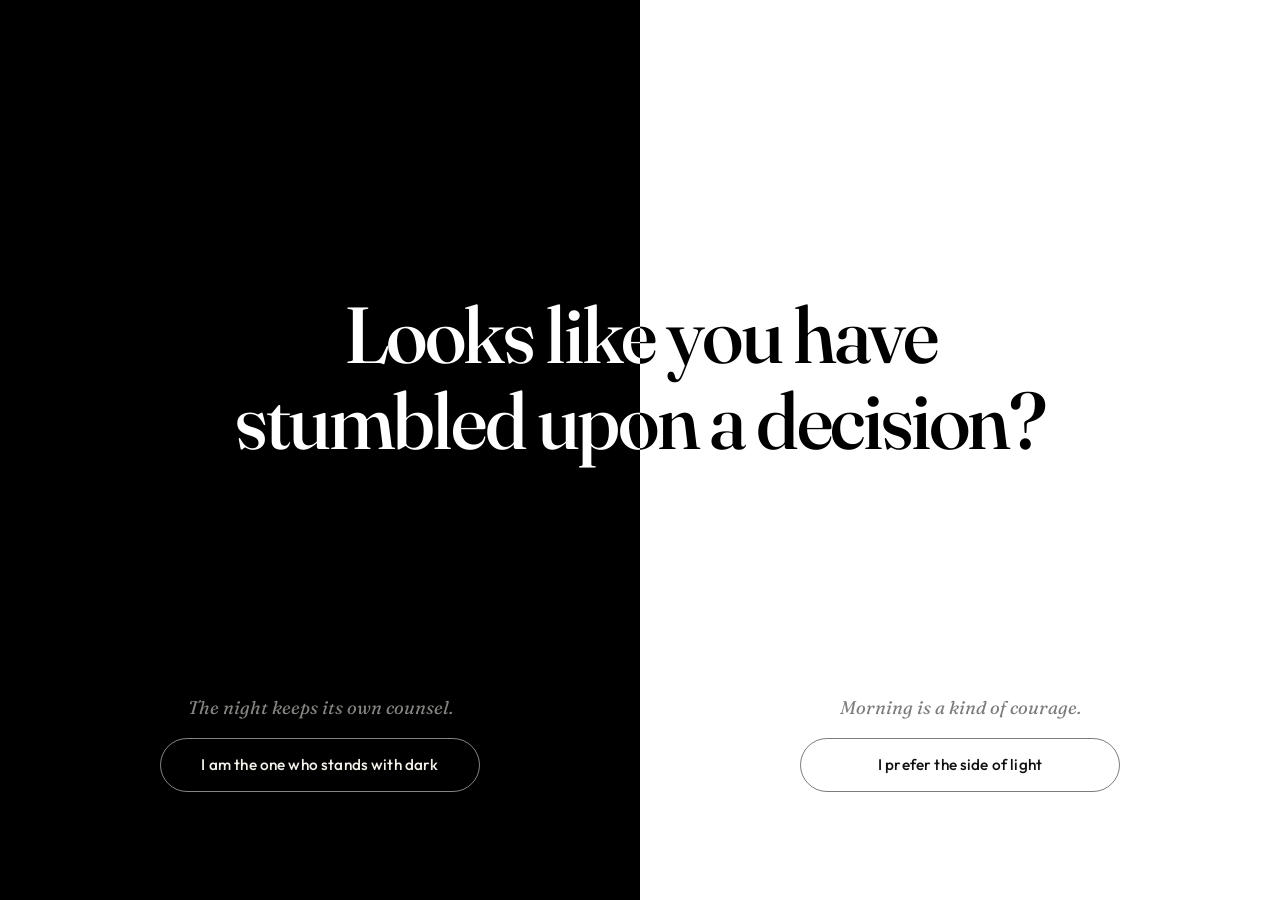
==== index.html @ ae983298 "Add initial website structure with favicon, HTML, CSS, and JavaScript files - Created favicon.svg fo" ====
<!DOCTYPE html>
<html lang="en">
  <head>
    <meta charset="UTF-8" />
    <meta name="viewport" content="width=device-width, initial-scale=1.0" />
    <meta
      name="description"
      content="Suman Basu - software test engineer in Kolkata. Automation, a little theatre, and the habit of asking better questions."
    />
    <meta name="theme-color" content="#000000" />
    <title>Suman Basu</title>
    <link rel="preconnect" href="https://fonts.googleapis.com" />
    <link rel="preconnect" href="https://fonts.gstatic.com" crossorigin />
    <link
      href="https://fonts.googleapis.com/css2?family=Fraunces:ital,opsz,wght@0,9..144,400;0,9..144,500;0,9..144,600;1,9..144,400&family=Outfit:wght@300;400;500;600&display=swap"
      rel="stylesheet"
    />
    <link rel="icon" href="favicon.svg" type="image/svg+xml" />
    <link rel="stylesheet" href="styles.css" />
    <noscript>
      <style>
        body.gate-open {
          overflow: auto;
          height: auto;
        }
        .gate {
          display: none !important;
        }
        .site[hidden] {
          display: block !important;
        }
        :root {
          --bg: #f4f1ea;
          --bg-elevated: #fffdf8;
          --text: #14110e;
          --muted: #5c574f;
          --line: #ddd6c8;
          --accent: #9a3b24;
          --shadow: rgba(20, 17, 14, 0.08);
        }
      </style>
    </noscript>
  </head>
  <body class="gate-open">
    <div id="gate" class="gate" role="dialog" aria-modal="true" aria-labelledby="gate-question">
      <div class="gate__panel gate__panel--dark"></div>
      <div class="gate__panel gate__panel--light"></div>

      <div class="gate__controls gate__controls--dark">
        <p class="gate__aside">The night keeps its own counsel.</p>
        <button class="gate__choice" type="button" data-theme="dark">
          I am the one who stands with dark
        </button>
      </div>
      <div class="gate__controls gate__controls--light">
        <p class="gate__aside">Morning is a kind of courage.</p>
        <button class="gate__choice" type="button" data-theme="light">
          I prefer the side of light
        </button>
      </div>

      <h1 id="gate-question" class="gate__question">
        Looks like you have stumbled upon a decision?
      </h1>
    </div>

    <div id="site" class="site" hidden>
      <a class="skip-link" href="#intro">Skip to content</a>

      <header class="nav">
        <a class="nav__mark" href="#intro" aria-label="Suman Basu, home">SB</a>
        <nav class="nav__links" aria-label="Primary">
          <a href="#about">About</a>
          <a href="#craft">Craft</a>
          <a href="#timeline">Timeline</a>
          <a href="#contact">Contact</a>
        </nav>
        <div class="nav__actions">
          <button class="theme-toggle" type="button" aria-label="Switch theme">
            <span class="theme-toggle__on-light">Go dark</span>
            <span class="theme-toggle__on-dark">Go light</span>
          </button>
          <button class="redecide" type="button">Choose again</button>
        </div>
      </header>

      <main>
        <section id="intro" class="intro">
          <p class="intro__eyebrow">Software Test Engineer · still a person</p>
          <h1 class="intro__name">Suman Basu</h1>
          <p class="intro__lede">
            I ask software the questions it hoped nobody would. Five years of test
            automation - healthcare, insurance, the quiet work of making sure the
            important stuff actually works. You already made a choice to get here.
            That is a good start.
          </p>
        </section>

        <section id="about" class="section">
          <div class="section__index" aria-hidden="true">01</div>
          <div class="section__body">
            <h2>The person in the room</h2>
            <p>
              Charm, to me, is not a costume. It is paying attention - to a sentence,
              a screen, a case that only fails on Thursdays. I work from Kolkata, on
              systems people actually depend on. I like jokes that arrive a half-beat
              late, and failures that arrive for a reason.
            </p>
            <p>
              One side of me wants to take a product apart until the mechanism is
              obvious. The other wants to leave a little mystery in the room. If you
              picked light or dark at the door, you already met that split.
            </p>
          </div>
        </section>

        <section id="craft" class="section">
          <div class="section__index" aria-hidden="true">02</div>
          <div class="section__body">
            <h2>What I bring</h2>
            <p class="section__lead">
              Habits that travel. They work on software. They also work on rooms full of people.
            </p>
            <ul class="talents">
              <li>
                <h3>Social engineering</h3>
                <p>
                  The legal kind. Reading a room, finding the real objection, getting a sceptical
                  person to move without making a scene. People are a system. I pay attention
                  to that one too - which is most of management, whether or not anyone
                  prints the title yet.
                </p>
              </li>
              <li>
                <h3>Taste</h3>
                <p>
                  Type, colour, silence. I care how a thing feels before it explains itself -
                  a product, a deck, a sentence. I will argue for one good typeface over five
                  mediocre ones, and for a release that does not look like it was in a hurry.
                </p>
              </li>
              <li>
                <h3>Quality, as a people problem</h3>
                <p>
                  Tests matter. Mentoring matters more. I would rather teach a team to catch
                  the crack than be the only person who can. The work is half automation,
                  half getting a date to become honest.
                </p>
              </li>
              <li>
                <h3>A voice</h3>
                <p>
                  Words with a temperature. I would rather a site - or a report, or a standup -
                  sound like someone than like a template that escaped a conference booth.
                </p>
              </li>
            </ul>
          </div>
        </section>

        <section id="timeline" class="section">
          <div class="section__index" aria-hidden="true">03</div>
          <div class="section__body">
            <h2>Timeline</h2>
            <p class="section__lead">
              A few rooms I have already been in. In order, more or less.
            </p>
            <ol class="timeline">
              <li>
                <span class="timeline__year">2017</span>
                <span class="timeline__marker" aria-hidden="true"></span>
                <h3>JPBS, Kolkata</h3>
                <p>The first diploma. Boards, then a little air. The syllabus stopped being the whole world.</p>
              </li>
              <li>
                <span class="timeline__year">2017–21</span>
                <span class="timeline__marker" aria-hidden="true"></span>
                <h3>IEM, Kolkata</h3>
                <p>B.Tech in Electronics and Communication. I studied signals. I ended up testing systems.</p>
              </li>
              <li>
                <span class="timeline__year">2021</span>
                <span class="timeline__marker" aria-hidden="true"></span>
                <h3>Cognizant</h3>
                <p>Insurance platforms. Selenium, long regressions, data that had to be true.</p>
              </li>
              <li>
                <span class="timeline__year">Now</span>
                <span class="timeline__marker" aria-hidden="true"></span>
                <h3>Cozeva</h3>
                <p>Healthcare. Automation, mentoring, and keeping quality in the release, not after it.</p>
              </li>
            </ol>
          </div>
        </section>

        <section id="contact" class="section section--last">
          <div class="section__index" aria-hidden="true">04</div>
          <div class="section__body">
            <h2>If you would like to talk</h2>
            <p>
              A role, a bug, a half-formed idea - I answer to all three. Email is the
              civilised door. LinkedIn if you prefer the slightly less civilised one.
            </p>
            <div class="contact-links">
              <a class="contact-link" href="mailto:sumanbasu162@gmail.com">sumanbasu162@gmail.com</a>
              <a class="contact-link" href="https://linkedin.com/in/sumanbasu162">linkedin.com/in/sumanbasu162</a>
              <a class="contact-link" href="https://github.com/SumanBasu">github.com/SumanBasu</a>
            </div>
          </div>
        </section>
      </main>

      <footer class="footer">
        <p>Suman Basu · Kolkata · Still choosing, on purpose</p>
      </footer>
    </div>

    <script src="script.js"></script>
  </body>
</html>
---- styles.css ----
*,
*::before,
*::after {
  box-sizing: border-box;
}

html {
  scroll-behavior: smooth;
}

html,
body {
  margin: 0;
  min-height: 100%;
}

body {
  font-family: Outfit, system-ui, sans-serif;
  font-weight: 400;
  line-height: 1.6;
  background: #000;
  color: #fff;
  -webkit-font-smoothing: antialiased;
  text-rendering: optimizeLegibility;
}

body.gate-open {
  overflow: hidden;
  height: 100%;
}

body:not(.gate-open) {
  background: var(--bg);
  color: var(--text);
}

img,
svg {
  display: block;
  max-width: 100%;
}

button,
a {
  font: inherit;
}

:root[data-theme="light"] {
  --bg: #f4f1ea;
  --bg-elevated: #fffdf8;
  --text: #14110e;
  --muted: #5c574f;
  --line: #ddd6c8;
  --accent: #9a3b24;
  --shadow: rgba(20, 17, 14, 0.08);
  color-scheme: light;
}

:root[data-theme="dark"] {
  --bg: #0b0b0b;
  --bg-elevated: #141414;
  --text: #f3eee6;
  --muted: #a39c91;
  --line: #2a2a2a;
  --accent: #d4a574;
  --shadow: rgba(0, 0, 0, 0.4);
  color-scheme: dark;
}

.gate {
  position: fixed;
  inset: 0;
  z-index: 40;
  display: grid;
  grid-template-columns: 1fr 1fr;
  isolation: isolate;
  overflow: hidden;
  transition:
    grid-template-columns 0.9s cubic-bezier(0.76, 0, 0.24, 1),
    grid-template-rows 0.9s cubic-bezier(0.76, 0, 0.24, 1);
}

.gate.is-choosing-dark {
  grid-template-columns: 1fr 0fr;
}

.gate.is-choosing-light {
  grid-template-columns: 0fr 1fr;
}

.gate.is-gone {
  opacity: 0;
  pointer-events: none;
  transition: opacity 0.5s ease;
}

.gate:has(.gate__panel--dark:hover):not(.is-locked),
.gate:has(.gate__controls--dark:hover):not(.is-locked) {
  grid-template-columns: 1.22fr 0.78fr;
}

.gate:has(.gate__panel--light:hover):not(.is-locked),
.gate:has(.gate__controls--light:hover):not(.is-locked) {
  grid-template-columns: 0.78fr 1.22fr;
}

.gate__panel {
  min-width: 0;
  min-height: 0;
  overflow: hidden;
}

.gate__panel--dark {
  background: #000;
}

.gate__panel--light {
  background: #fff;
}

.gate__controls {
  position: absolute;
  z-index: 3;
  display: flex;
  flex-direction: column;
  align-items: center;
  width: 50%;
  padding: 0 1.25rem;
  box-sizing: border-box;
  pointer-events: none;
}

.gate__controls--dark {
  left: 0;
  bottom: 12vh;
  color: #f4f1ea;
}

.gate__controls--light {
  right: 0;
  bottom: 12vh;
  color: #111;
}

.gate__aside {
  box-sizing: border-box;
  width: min(100%, 18rem);
  margin: 0 0 1.1rem;
  padding: 0 0.35rem;
  font-family: Fraunces, Georgia, serif;
  font-size: clamp(0.78rem, 1.5vw, 1.15rem);
  font-style: italic;
  font-weight: 400;
  line-height: 1.35;
  text-align: center;
  text-wrap: balance;
  overflow-wrap: break-word;
  opacity: 0.55;
  transition: opacity 0.4s ease, transform 0.9s cubic-bezier(0.76, 0, 0.24, 1);
}

.gate.is-locked .gate__aside {
  opacity: 0;
  transform: translateY(12px);
}

.gate__choice {
  appearance: none;
  pointer-events: auto;
  cursor: pointer;
  width: min(100%, 20rem);
  padding: 1rem 1.25rem;
  border-radius: 999px;
  background: transparent;
  font-size: clamp(0.86rem, 1.2vw, 1.05rem);
  font-weight: 500;
  letter-spacing: 0.01em;
  line-height: 1.3;
  transition:
    background 0.25s ease,
    color 0.25s ease,
    transform 0.25s ease,
    opacity 0.6s ease;
}

.gate__controls--dark .gate__choice {
  border: 1px solid rgba(244, 241, 234, 0.55);
  color: #f4f1ea;
}

.gate__controls--light .gate__choice {
  border: 1px solid rgba(17, 17, 17, 0.55);
  color: #111;
}

.gate__controls--dark .gate__choice:hover,
.gate__controls--dark .gate__choice:focus-visible {
  background: #f4f1ea;
  color: #000;
}

.gate__controls--light .gate__choice:hover,
.gate__controls--light .gate__choice:focus-visible {
  background: #111;
  color: #fff;
}

.gate__choice:focus-visible {
  outline: 2px solid currentColor;
  outline-offset: 4px;
}

.gate__choice:active {
  transform: scale(0.98);
}

.gate.is-locked .gate__choice {
  opacity: 0;
  pointer-events: none;
}

.gate__question {
  position: absolute;
  top: 42%;
  left: 50%;
  z-index: 2;
  width: min(92vw, 18ch);
  margin: 0;
  transform: translate(-50%, -50%);
  font-family: Fraunces, Georgia, serif;
  font-size: clamp(2.1rem, 6.2vw, 5.4rem);
  font-weight: 500;
  font-optical-sizing: auto;
  line-height: 1.08;
  letter-spacing: -0.03em;
  text-align: center;
  color: #fff;
  mix-blend-mode: difference;
  pointer-events: none;
  transition: opacity 0.45s ease, transform 0.7s ease;
}

.gate.is-locked .gate__question {
  opacity: 0;
  transform: translate(-50%, calc(-50% - 16px));
}

.site {
  min-height: 100vh;
  background: var(--bg);
  color: var(--text);
  animation: site-in 0.9s ease both;
}

.site[hidden] {
  display: none;
}

@keyframes site-in {
  from {
    opacity: 0;
    transform: translateY(18px);
  }
  to {
    opacity: 1;
    transform: none;
  }
}

.skip-link {
  position: absolute;
  left: 1rem;
  top: -4rem;
  z-index: 50;
  padding: 0.6rem 0.9rem;
  background: var(--text);
  color: var(--bg);
  text-decoration: none;
}

.skip-link:focus {
  top: 1rem;
}

.nav {
  position: sticky;
  top: 0;
  z-index: 10;
  display: grid;
  grid-template-columns: auto 1fr auto;
  align-items: center;
  gap: 0.75rem 1.25rem;
  padding: 1rem 6vw;
  background: color-mix(in srgb, var(--bg) 86%, transparent);
  backdrop-filter: blur(16px);
  border-bottom: 1px solid var(--line);
}

.nav__mark {
  font-family: Fraunces, Georgia, serif;
  font-size: 1.15rem;
  font-weight: 600;
  letter-spacing: 0.08em;
  color: var(--text);
  text-decoration: none;
}

.nav__links {
  display: flex;
  flex-wrap: wrap;
  gap: 0.85rem 1.15rem;
  justify-content: flex-end;
}

.nav__links a {
  color: var(--muted);
  text-decoration: none;
  font-size: 0.92rem;
  font-weight: 500;
}

.nav__links a:hover,
.nav__links a:focus-visible {
  color: var(--text);
}

.nav__actions {
  display: flex;
  align-items: center;
  gap: 0.6rem;
}

.theme-toggle,
.redecide {
  appearance: none;
  cursor: pointer;
  border: 1px solid var(--line);
  background: var(--bg-elevated);
  color: var(--text);
  border-radius: 999px;
  padding: 0.45rem 0.85rem;
  font-size: 0.78rem;
  font-weight: 500;
  letter-spacing: 0.02em;
}

.theme-toggle:hover,
.redecide:hover,
.theme-toggle:focus-visible,
.redecide:focus-visible {
  border-color: var(--text);
}

.theme-toggle:focus-visible,
.redecide:focus-visible,
.nav__links a:focus-visible,
.contact-link:focus-visible {
  outline: 2px solid var(--accent);
  outline-offset: 3px;
}

:root[data-theme="light"] .theme-toggle__on-dark,
:root[data-theme="dark"] .theme-toggle__on-light {
  display: none;
}

.intro {
  padding: 14vh 6vw 12vh;
  max-width: 68rem;
}

.intro__eyebrow {
  margin: 0 0 1.25rem;
  font-size: 0.8rem;
  font-weight: 500;
  letter-spacing: 0.18em;
  text-transform: uppercase;
  color: var(--muted);
}

.intro__name {
  margin: 0;
  font-family: Fraunces, Georgia, serif;
  font-size: clamp(3.4rem, 10vw, 8.5rem);
  font-weight: 500;
  letter-spacing: -0.045em;
  line-height: 0.92;
}

.intro__name:focus {
  outline: none;
}

.intro__lede {
  max-width: 36rem;
  margin: 2rem 0 0;
  font-size: clamp(1.05rem, 2vw, 1.3rem);
  color: var(--muted);
}

.section {
  display: grid;
  grid-template-columns: minmax(4rem, 8rem) minmax(0, 1fr);
  gap: 1.5rem 2.5rem;
  padding: 5.5rem 6vw;
  border-top: 1px solid var(--line);
}

.section--last {
  padding-bottom: 8rem;
}

.section__index {
  font-family: Fraunces, Georgia, serif;
  font-size: 1.1rem;
  color: var(--accent);
  padding-top: 0.35rem;
}

.section h2 {
  margin: 0 0 1.25rem;
  font-family: Fraunces, Georgia, serif;
  font-size: clamp(1.8rem, 3.5vw, 2.7rem);
  font-weight: 500;
  letter-spacing: -0.03em;
  line-height: 1.15;
}

.section p {
  margin: 0 0 1.1rem;
  max-width: 42rem;
  color: var(--muted);
  font-size: 1.05rem;
}

.section__lead {
  margin-bottom: 2rem;
}

.talents {
  display: grid;
  grid-template-columns: repeat(2, minmax(0, 1fr));
  gap: 1.25rem;
  margin: 0;
  padding: 0;
  list-style: none;
}

.talents li {
  padding: 1.4rem 1.35rem 1.25rem;
  background: var(--bg-elevated);
  border: 1px solid var(--line);
  border-radius: 1rem;
  box-shadow: 0 12px 30px var(--shadow);
}

.talents h3 {
  margin: 0 0 0.55rem;
  font-family: Fraunces, Georgia, serif;
  font-size: 1.25rem;
  font-weight: 500;
}

.talents p {
  margin: 0;
  font-size: 0.98rem;
}

.timeline {
  --year-width: 6.5rem;
  --dot: 0.7rem;
  --gap: 1.15rem;
  --title-size: clamp(1.45rem, 3vw, 2rem);
  --title-lh: 1.15;
  --line-x: calc(var(--year-width) + var(--gap) + (var(--dot) / 2));
  position: relative;
  margin: 0.5rem 0 0;
  padding: 0;
  list-style: none;
}

.timeline::before {
  content: "";
  position: absolute;
  left: var(--line-x);
  top: calc(var(--title-size) * var(--title-lh) / 2);
  bottom: calc(var(--title-size) * var(--title-lh) / 2);
  width: 1px;
  background: var(--line);
  transform: translateX(-50%);
}

.timeline li {
  display: grid;
  grid-template-columns: var(--year-width) var(--dot) minmax(0, 1fr);
  grid-template-areas:
    "year marker title"
    ". . note";
  column-gap: var(--gap);
  row-gap: 0.4rem;
  align-items: center;
  padding-bottom: 2.35rem;
}

.timeline li:last-child {
  padding-bottom: 0;
}

.timeline__year {
  grid-area: year;
  color: var(--muted);
  font-size: 0.88rem;
  font-weight: 500;
  font-variant-numeric: tabular-nums;
  letter-spacing: 0.02em;
  line-height: var(--title-lh);
  text-align: right;
}

.timeline__marker {
  grid-area: marker;
  width: var(--dot);
  height: var(--dot);
  border: 2px solid var(--accent);
  border-radius: 50%;
  background: var(--bg);
  justify-self: center;
  z-index: 1;
}

.timeline li:last-child .timeline__marker {
  background: var(--accent);
}

.timeline h3 {
  grid-area: title;
  margin: 0;
  font-family: Fraunces, Georgia, serif;
  font-size: var(--title-size);
  font-weight: 500;
  letter-spacing: -0.02em;
  line-height: var(--title-lh);
}

.timeline p {
  grid-area: note;
  margin: 0;
  max-width: 36rem;
}

.contact-links {
  display: flex;
  flex-direction: column;
  align-items: flex-start;
  gap: 0.55rem;
  margin-top: 1.35rem;
}

.contact-link {
  display: inline-block;
  color: var(--text);
  font-family: Fraunces, Georgia, serif;
  font-size: clamp(1.2rem, 2.6vw, 1.75rem);
  text-decoration: none;
  border-bottom: 1px solid var(--accent);
}

.contact-link:hover {
  color: var(--accent);
}

.footer {
  padding: 1.5rem 6vw 2.5rem;
  border-top: 1px solid var(--line);
  color: var(--muted);
  font-size: 0.88rem;
}

.footer p {
  margin: 0;
}

@media (max-width: 860px) {
  .talents {
    grid-template-columns: 1fr;
  }

  .nav {
    grid-template-columns: auto 1fr;
  }

  .nav__links {
    grid-column: 1 / -1;
    justify-content: flex-start;
  }
}

@media (max-width: 900px) {
  .gate__controls {
    padding: 0 0.85rem;
    bottom: 10vh;
  }

  .gate__aside {
    margin-bottom: 0.85rem;
    font-size: clamp(0.72rem, 1.8vw, 0.95rem);
  }

  .gate__choice {
    padding: 0.85rem 0.8rem;
    font-size: 0.82rem;
  }

  .gate__question {
    top: 38%;
    width: min(94vw, 16ch);
    font-size: clamp(1.7rem, 7.4vw, 2.8rem);
  }

  .section {
    grid-template-columns: 1fr;
    gap: 0.35rem;
    padding: 3.5rem 7vw;
  }
}

@media (max-width: 719px) {
  .gate {
    grid-template-columns: 1fr;
    grid-template-rows: 1fr 1fr;
  }

  .gate:has(.gate__panel--dark:hover):not(.is-locked),
  .gate:has(.gate__controls--dark:hover):not(.is-locked) {
    grid-template-columns: 1fr;
    grid-template-rows: 1.22fr 0.78fr;
  }

  .gate:has(.gate__panel--light:hover):not(.is-locked),
  .gate:has(.gate__controls--light:hover):not(.is-locked) {
    grid-template-columns: 1fr;
    grid-template-rows: 0.78fr 1.22fr;
  }

  .gate.is-choosing-dark,
  .gate.is-choosing-light {
    grid-template-columns: 1fr;
  }

  .gate.is-choosing-dark {
    grid-template-rows: 1fr 0fr;
  }

  .gate.is-choosing-light {
    grid-template-rows: 0fr 1fr;
  }

  .gate__controls {
    left: 0;
    right: 0;
    width: 100%;
    padding: 0 7vw;
  }

  .gate__controls--dark {
    top: 8%;
    bottom: auto;
  }

  .gate__controls--light {
    bottom: 7vh;
  }

  .gate__aside {
    width: min(100%, 22rem);
    font-size: clamp(0.85rem, 3.4vw, 1.15rem);
  }

  .gate__choice {
    width: min(100%, 22rem);
    padding: 1rem 1.25rem;
    font-size: 0.95rem;
  }

  .gate__question {
    top: 50%;
    width: min(88vw, 14ch);
    font-size: clamp(1.85rem, 9.5vw, 2.8rem);
  }
}

@media (prefers-reduced-motion: reduce) {
  html {
    scroll-behavior: auto;
  }

  .gate,
  .gate__aside,
  .gate__choice,
  .gate__question,
  .site {
    transition: none;
  }

  .site {
    animation: none;
  }
}
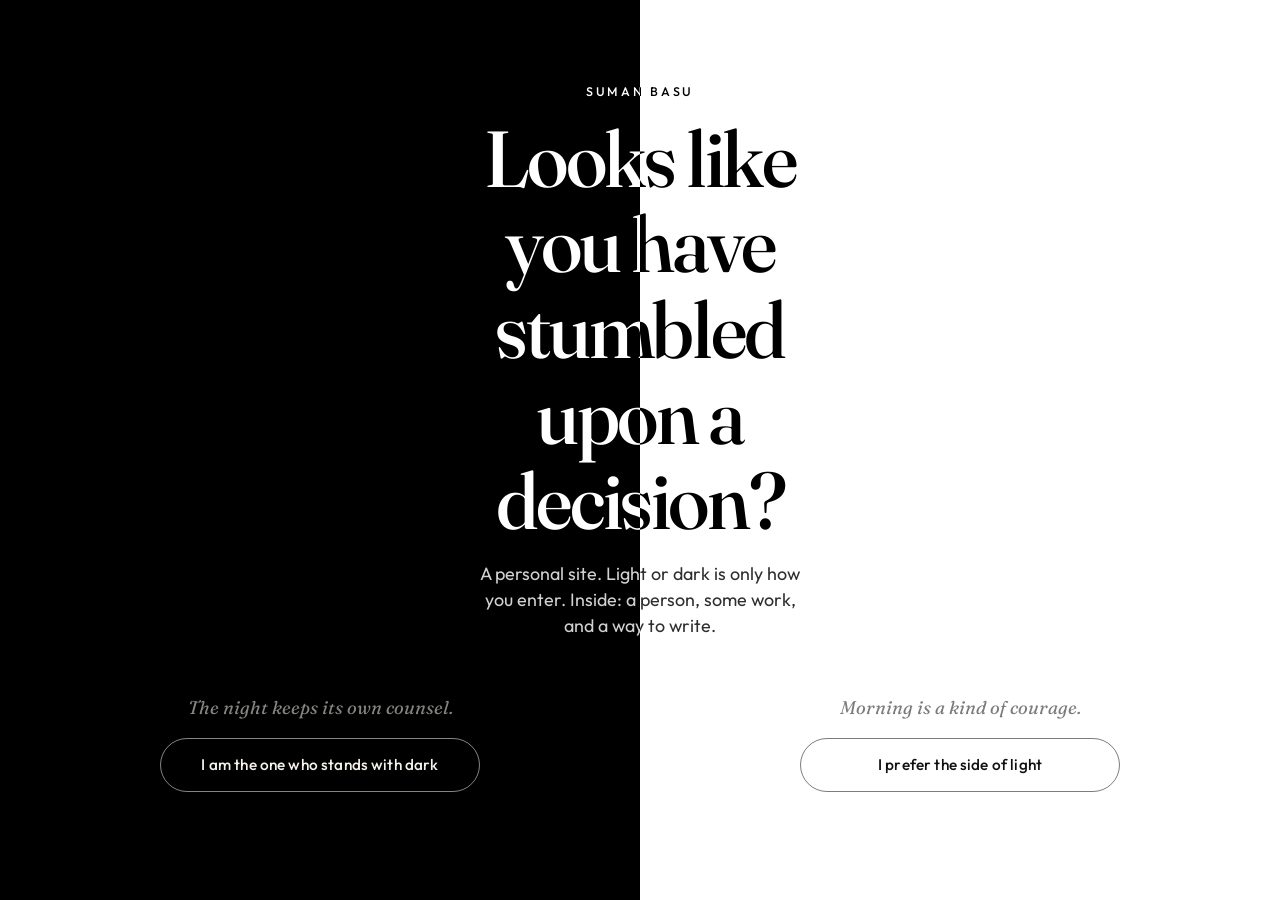
==== commit a53f7998: "Add Chill games and clearer gate copy Give visitors a DX-Ball and Minesweeper break after the portfo" ====
--- a/index.html
+++ b/index.html
@@ -59,9 +59,16 @@
         </button>
       </div>
 
-      <h1 id="gate-question" class="gate__question">
-        Looks like you have stumbled upon a decision?
-      </h1>
+      <div class="gate__copy">
+        <p class="gate__brand">Suman Basu</p>
+        <h1 id="gate-question" class="gate__question">
+          Looks like you have stumbled upon a decision?
+        </h1>
+        <p class="gate__hint">
+          A personal site. Light or dark is only how you enter. Inside: a person,
+          some work, and a way to write.
+        </p>
+      </div>
     </div>
 
     <div id="site" class="site" hidden>
@@ -74,6 +81,7 @@
           <a href="#craft">Craft</a>
           <a href="#timeline">Timeline</a>
           <a href="#contact">Contact</a>
+          <a href="#chill">Chill</a>
         </nav>
         <div class="nav__actions">
           <button class="theme-toggle" type="button" aria-label="Switch theme">
@@ -194,18 +202,54 @@
           </div>
         </section>
 
-        <section id="contact" class="section section--last">
+        <section id="contact" class="section">
           <div class="section__index" aria-hidden="true">04</div>
           <div class="section__body">
             <h2>If you would like to talk</h2>
             <p>
               A role, a bug, a half-formed idea - I answer to all three. Email is the
               civilised door. LinkedIn if you prefer the slightly less civilised one.
+              The PDF is for the people who still need a document.
             </p>
             <div class="contact-links">
               <a class="contact-link" href="mailto:sumanbasu162@gmail.com">sumanbasu162@gmail.com</a>
               <a class="contact-link" href="https://linkedin.com/in/sumanbasu162">linkedin.com/in/sumanbasu162</a>
               <a class="contact-link" href="https://github.com/SumanBasu">github.com/SumanBasu</a>
+              <a
+                class="contact-link"
+                href="assets/suman-basu-resume.pdf"
+                download="Suman_Basu_Software_Test_Engineer_Resume.pdf"
+              >Résumé, as a PDF</a>
+            </div>
+          </div>
+        </section>
+
+        <section id="chill" class="section section--last">
+          <div class="section__index" aria-hidden="true">05</div>
+          <div class="section__body">
+            <h2>Chill</h2>
+            <p class="section__lead">
+              The interview can wait. A small game, if your shoulders have gone up.
+            </p>
+            <div class="chill-picks">
+              <button type="button" class="chill-pick" data-game="dxball">
+                <h3>DX-Ball</h3>
+                <p>A paddle, a ball, some bricks. Mouse or a finger. Do not think about sprints.</p>
+              </button>
+              <button type="button" class="chill-pick" data-game="mines">
+                <h3>Minesweeper</h3>
+                <p>Nine by nine. Right-click or a long press to flag. Logic, with a little luck.</p>
+              </button>
+            </div>
+            <div class="chill-stage" hidden>
+              <div class="chill-bar">
+                <p class="chill-status" aria-live="polite"></p>
+                <div class="chill-bar__actions">
+                  <button type="button" class="chill-reset">Again</button>
+                  <button type="button" class="chill-close">Put it away</button>
+                </div>
+              </div>
+              <div class="chill-board"></div>
             </div>
           </div>
         </section>
@@ -217,5 +261,6 @@
     </div>
 
     <script src="script.js"></script>
+    <script src="games.js"></script>
   </body>
 </html>
--- a/styles.css
+++ b/styles.css
@@ -94,14 +94,16 @@
   transition: opacity 0.5s ease;
 }
 
-.gate:has(.gate__panel--dark:hover):not(.is-locked),
-.gate:has(.gate__controls--dark:hover):not(.is-locked) {
-  grid-template-columns: 1.22fr 0.78fr;
-}
-
-.gate:has(.gate__panel--light:hover):not(.is-locked),
-.gate:has(.gate__controls--light:hover):not(.is-locked) {
-  grid-template-columns: 0.78fr 1.22fr;
+@media (hover: hover) and (pointer: fine) {
+  .gate:has(.gate__panel--dark:hover):not(.is-locked),
+  .gate:has(.gate__controls--dark:hover):not(.is-locked) {
+    grid-template-columns: 1.22fr 0.78fr;
+  }
+
+  .gate:has(.gate__panel--light:hover):not(.is-locked),
+  .gate:has(.gate__controls--light:hover):not(.is-locked) {
+    grid-template-columns: 0.78fr 1.22fr;
+  }
 }
 
 .gate__panel {
@@ -219,20 +221,14 @@
   pointer-events: none;
 }
 
-.gate__question {
+.gate__copy {
   position: absolute;
-  top: 42%;
+  top: 40%;
   left: 50%;
   z-index: 2;
-  width: min(92vw, 18ch);
+  width: min(92vw, 22rem);
   margin: 0;
   transform: translate(-50%, -50%);
-  font-family: Fraunces, Georgia, serif;
-  font-size: clamp(2.1rem, 6.2vw, 5.4rem);
-  font-weight: 500;
-  font-optical-sizing: auto;
-  line-height: 1.08;
-  letter-spacing: -0.03em;
   text-align: center;
   color: #fff;
   mix-blend-mode: difference;
@@ -240,7 +236,36 @@
   transition: opacity 0.45s ease, transform 0.7s ease;
 }
 
-.gate.is-locked .gate__question {
+.gate__brand {
+  margin: 0 0 0.85rem;
+  font-family: Outfit, system-ui, sans-serif;
+  font-size: 0.78rem;
+  font-weight: 500;
+  letter-spacing: 0.22em;
+  text-transform: uppercase;
+}
+
+.gate__question {
+  margin: 0;
+  font-family: Fraunces, Georgia, serif;
+  font-size: clamp(2.1rem, 6.2vw, 5.2rem);
+  font-weight: 500;
+  font-optical-sizing: auto;
+  line-height: 1.08;
+  letter-spacing: -0.03em;
+}
+
+.gate__hint {
+  margin: 1.05rem auto 0;
+  max-width: 28ch;
+  font-family: Outfit, system-ui, sans-serif;
+  font-size: clamp(0.92rem, 1.5vw, 1.12rem);
+  font-weight: 400;
+  line-height: 1.45;
+  opacity: 0.82;
+}
+
+.gate.is-locked .gate__copy {
   opacity: 0;
   transform: translate(-50%, calc(-50% - 16px));
 }
@@ -569,6 +594,153 @@
   color: var(--accent);
 }
 
+.chill-picks {
+  display: grid;
+  grid-template-columns: repeat(2, minmax(0, 1fr));
+  gap: 1.25rem;
+  margin: 0 0 1.5rem;
+  padding: 0;
+}
+
+.chill-pick {
+  appearance: none;
+  cursor: pointer;
+  text-align: left;
+  padding: 1.4rem 1.35rem 1.25rem;
+  background: var(--bg-elevated);
+  border: 1px solid var(--line);
+  border-radius: 1rem;
+  color: inherit;
+  box-shadow: 0 12px 30px var(--shadow);
+}
+
+.chill-pick:hover,
+.chill-pick:focus-visible {
+  border-color: var(--text);
+}
+
+.chill-pick h3 {
+  margin: 0 0 0.55rem;
+  font-family: Fraunces, Georgia, serif;
+  font-size: 1.25rem;
+  font-weight: 500;
+}
+
+.chill-pick p {
+  margin: 0;
+  font-size: 0.98rem;
+}
+
+.chill-stage {
+  padding: 1rem 1rem 1.15rem;
+  background: var(--bg-elevated);
+  border: 1px solid var(--line);
+  border-radius: 1rem;
+}
+
+.chill-stage[hidden] {
+  display: none;
+}
+
+.chill-bar {
+  display: flex;
+  flex-wrap: wrap;
+  align-items: center;
+  justify-content: space-between;
+  gap: 0.7rem 1rem;
+  margin-bottom: 0.9rem;
+}
+
+.chill-status {
+  margin: 0;
+  color: var(--muted);
+  font-size: 0.95rem;
+}
+
+.chill-bar__actions {
+  display: flex;
+  gap: 0.5rem;
+}
+
+.chill-reset,
+.chill-close {
+  appearance: none;
+  cursor: pointer;
+  border: 1px solid var(--line);
+  background: var(--bg);
+  color: var(--text);
+  border-radius: 999px;
+  padding: 0.4rem 0.85rem;
+  font-size: 0.78rem;
+  font-weight: 500;
+}
+
+.chill-reset:hover,
+.chill-close:hover,
+.chill-reset:focus-visible,
+.chill-close:focus-visible,
+.chill-pick:focus-visible {
+  outline: 2px solid var(--accent);
+  outline-offset: 3px;
+}
+
+.chill-board {
+  display: flex;
+  justify-content: center;
+}
+
+.dx-canvas {
+  display: block;
+  max-width: 100%;
+  border-radius: 0.6rem;
+  touch-action: none;
+  cursor: none;
+}
+
+.minefield {
+  display: grid;
+  grid-template-columns: repeat(var(--size, 9), 2rem);
+  gap: 3px;
+}
+
+.mine-cell {
+  appearance: none;
+  width: 2rem;
+  height: 2rem;
+  padding: 0;
+  border: 1px solid var(--line);
+  border-radius: 0.28rem;
+  background: var(--bg);
+  color: var(--text);
+  font-family: Outfit, system-ui, sans-serif;
+  font-size: 0.85rem;
+  font-weight: 600;
+  cursor: pointer;
+}
+
+.mine-cell.is-open {
+  background: color-mix(in srgb, var(--bg) 70%, var(--line));
+  cursor: default;
+}
+
+.mine-cell.is-flag {
+  color: var(--accent);
+}
+
+.mine-cell.is-mine {
+  background: var(--accent);
+  color: var(--bg);
+}
+
+.mine-cell[data-n="1"] { color: #3d6ea8; }
+.mine-cell[data-n="2"] { color: #3f8a5a; }
+.mine-cell[data-n="3"] { color: #c45c3a; }
+.mine-cell[data-n="4"] { color: #6b4ea8; }
+.mine-cell[data-n="5"] { color: #9a3b24; }
+.mine-cell[data-n="6"] { color: #2a8a8a; }
+.mine-cell[data-n="7"] { color: var(--text); }
+.mine-cell[data-n="8"] { color: var(--muted); }
+
 .footer {
   padding: 1.5rem 6vw 2.5rem;
   border-top: 1px solid var(--line);
@@ -581,7 +753,8 @@
 }
 
 @media (max-width: 860px) {
-  .talents {
+  .talents,
+  .chill-picks {
     grid-template-columns: 1fr;
   }
 
@@ -611,9 +784,12 @@
     font-size: 0.82rem;
   }
 
+  .gate__copy {
+    top: 36%;
+    width: min(94vw, 20rem);
+  }
+
   .gate__question {
-    top: 38%;
-    width: min(94vw, 16ch);
     font-size: clamp(1.7rem, 7.4vw, 2.8rem);
   }
 
@@ -628,18 +804,6 @@
   .gate {
     grid-template-columns: 1fr;
     grid-template-rows: 1fr 1fr;
-  }
-
-  .gate:has(.gate__panel--dark:hover):not(.is-locked),
-  .gate:has(.gate__controls--dark:hover):not(.is-locked) {
-    grid-template-columns: 1fr;
-    grid-template-rows: 1.22fr 0.78fr;
-  }
-
-  .gate:has(.gate__panel--light:hover):not(.is-locked),
-  .gate:has(.gate__controls--light:hover):not(.is-locked) {
-    grid-template-columns: 1fr;
-    grid-template-rows: 0.78fr 1.22fr;
   }
 
   .gate.is-choosing-dark,
@@ -682,10 +846,26 @@
     font-size: 0.95rem;
   }
 
+  .gate__copy {
+    top: auto;
+    bottom: 52%;
+    width: min(88vw, 20rem);
+    transform: translateX(-50%);
+    mix-blend-mode: normal;
+    color: #f4f1ea;
+  }
+
   .gate__question {
-    top: 50%;
-    width: min(88vw, 14ch);
-    font-size: clamp(1.85rem, 9.5vw, 2.8rem);
+    font-size: clamp(1.55rem, 7.2vw, 2.2rem);
+  }
+
+  .gate__hint {
+    margin-top: 0.7rem;
+    font-size: 0.92rem;
+  }
+
+  .gate.is-locked .gate__copy {
+    transform: translateX(-50%) translateY(-12px);
   }
 }
 
@@ -694,10 +874,9 @@
     scroll-behavior: auto;
   }
 
-  .gate,
+  .gate__copy,
   .gate__aside,
   .gate__choice,
-  .gate__question,
   .site {
     transition: none;
   }
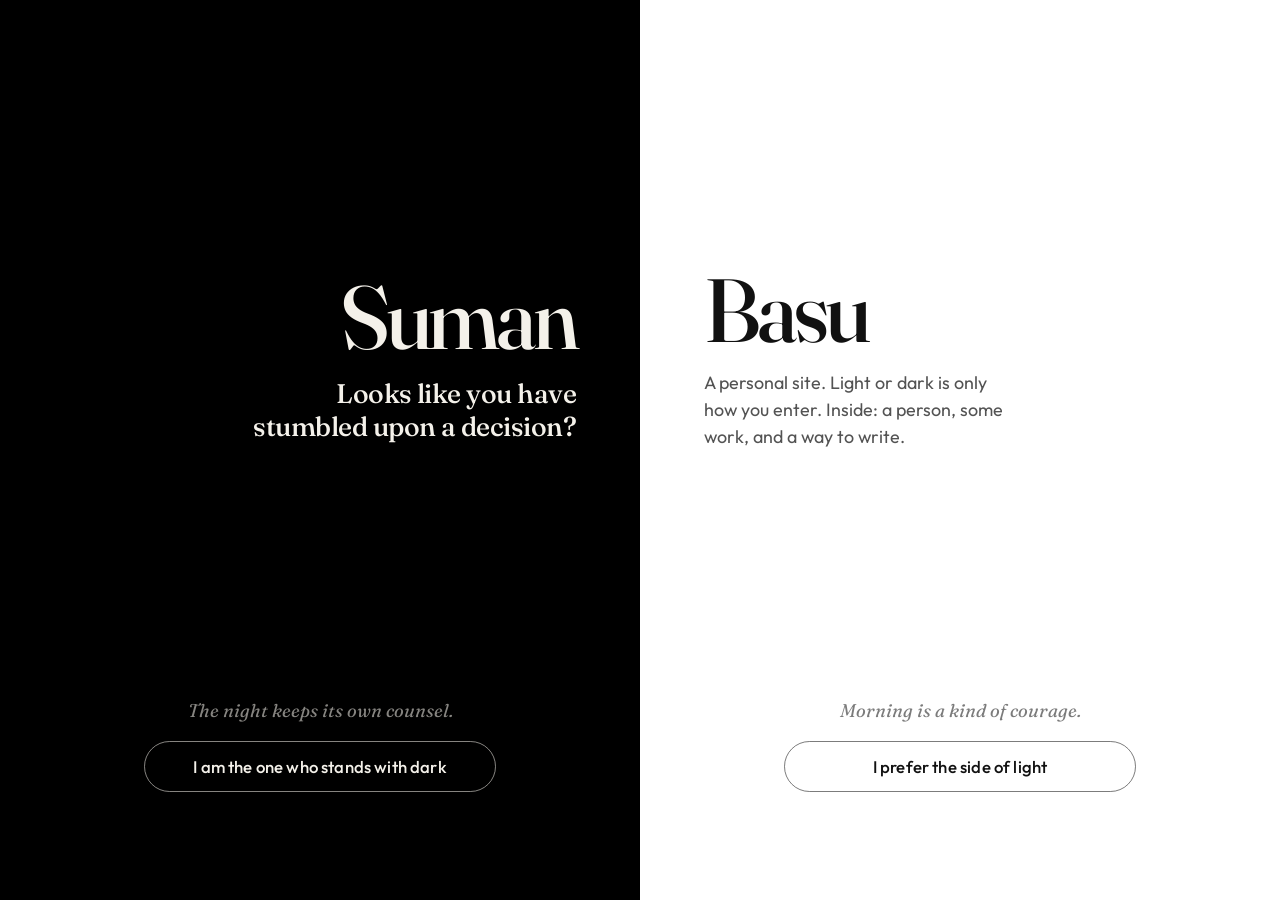
==== commit 7c0a5859: "Refactor gate component layout and enhance styling - Updated index.html to improve the structure of " ====
--- a/index.html
+++ b/index.html
@@ -43,31 +43,35 @@
   </head>
   <body class="gate-open">
     <div id="gate" class="gate" role="dialog" aria-modal="true" aria-labelledby="gate-question">
-      <div class="gate__panel gate__panel--dark"></div>
-      <div class="gate__panel gate__panel--light"></div>
-
-      <div class="gate__controls gate__controls--dark">
-        <p class="gate__aside">The night keeps its own counsel.</p>
-        <button class="gate__choice" type="button" data-theme="dark">
-          I am the one who stands with dark
-        </button>
+      <div class="gate__panel gate__panel--dark">
+        <div class="gate__intro">
+          <p class="gate__name-full">Suman Basu</p>
+          <p class="gate__given" aria-hidden="true">Suman</p>
+          <h1 id="gate-question" class="gate__question">
+            Looks like you have stumbled upon a decision?
+          </h1>
+        </div>
+        <div class="gate__controls gate__controls--dark">
+          <p class="gate__aside">The night keeps its own counsel.</p>
+          <button class="gate__choice" type="button" data-theme="dark">
+            I am the one who stands with dark
+          </button>
+        </div>
       </div>
-      <div class="gate__controls gate__controls--light">
-        <p class="gate__aside">Morning is a kind of courage.</p>
-        <button class="gate__choice" type="button" data-theme="light">
-          I prefer the side of light
-        </button>
-      </div>
-
-      <div class="gate__copy">
-        <p class="gate__brand">Suman Basu</p>
-        <h1 id="gate-question" class="gate__question">
-          Looks like you have stumbled upon a decision?
-        </h1>
-        <p class="gate__hint">
-          A personal site. Light or dark is only how you enter. Inside: a person,
-          some work, and a way to write.
-        </p>
+      <div class="gate__panel gate__panel--light">
+        <div class="gate__intro">
+          <p class="gate__family" aria-hidden="true">Basu</p>
+          <p class="gate__hint">
+            A personal site. Light or dark is only how you enter. Inside: a person,
+            some work, and a way to write.
+          </p>
+        </div>
+        <div class="gate__controls gate__controls--light">
+          <p class="gate__aside">Morning is a kind of courage.</p>
+          <button class="gate__choice" type="button" data-theme="light">
+            I prefer the side of light
+          </button>
+        </div>
       </div>
     </div>
 
--- a/styles.css
+++ b/styles.css
@@ -95,62 +95,131 @@
 }
 
 @media (hover: hover) and (pointer: fine) {
-  .gate:has(.gate__panel--dark:hover):not(.is-locked),
-  .gate:has(.gate__controls--dark:hover):not(.is-locked) {
+  .gate:has(.gate__panel--dark:hover):not(.is-locked) {
     grid-template-columns: 1.22fr 0.78fr;
   }
 
-  .gate:has(.gate__panel--light:hover):not(.is-locked),
-  .gate:has(.gate__controls--light:hover):not(.is-locked) {
+  .gate:has(.gate__panel--light:hover):not(.is-locked) {
     grid-template-columns: 0.78fr 1.22fr;
   }
 }
 
 .gate__panel {
+  position: relative;
+  display: flex;
+  flex-direction: column;
+  justify-content: center;
   min-width: 0;
   min-height: 0;
   overflow: hidden;
+  padding: 8vh 5vw 28vh;
 }
 
 .gate__panel--dark {
   background: #000;
+  color: #f4f1ea;
 }
 
 .gate__panel--light {
   background: #fff;
+  color: #111;
+}
+
+.gate__intro {
+  width: min(100%, 22rem);
+  transition: opacity 0.4s ease, transform 0.6s ease;
+}
+
+.gate__panel--dark .gate__intro {
+  align-self: flex-end;
+  text-align: right;
+}
+
+.gate__panel--light .gate__intro {
+  align-self: flex-start;
+  text-align: left;
+}
+
+.gate__name-full {
+  position: absolute;
+  width: 1px;
+  height: 1px;
+  overflow: hidden;
+  clip: rect(0 0 0 0);
+  white-space: nowrap;
+}
+
+.gate__given,
+.gate__family {
+  margin: 0 0 1.15rem;
+  font-family: Fraunces, Georgia, serif;
+  font-size: clamp(2.6rem, 7vw, 6.2rem);
+  font-weight: 500;
+  letter-spacing: -0.045em;
+  line-height: 0.92;
+}
+
+.gate.is-locked .gate__intro {
+  opacity: 0;
+  transform: translateY(10px);
+  transition: opacity 0.4s ease, transform 0.6s ease;
+}
+
+.gate__question {
+  margin: 0;
+  font-family: Fraunces, Georgia, serif;
+  font-size: clamp(1.35rem, 2.1vw, 1.9rem);
+  font-weight: 500;
+  font-optical-sizing: auto;
+  line-height: 1.25;
+  letter-spacing: -0.02em;
+  text-wrap: balance;
+}
+
+.gate__hint {
+  margin: 0;
+  max-width: 26ch;
+  font-family: Outfit, system-ui, sans-serif;
+  font-size: clamp(0.98rem, 1.4vw, 1.15rem);
+  font-weight: 400;
+  line-height: 1.5;
+  opacity: 0.72;
 }
 
 .gate__controls {
   position: absolute;
+  left: 0;
+  right: 0;
+  bottom: 12vh;
   z-index: 3;
   display: flex;
   flex-direction: column;
   align-items: center;
-  width: 50%;
-  padding: 0 1.25rem;
+  width: 100%;
+  min-width: 0;
+  padding: 0 clamp(0.75rem, 6%, 1.5rem);
   box-sizing: border-box;
   pointer-events: none;
+  container-type: inline-size;
 }
 
 .gate__controls--dark {
-  left: 0;
-  bottom: 12vh;
   color: #f4f1ea;
 }
 
 .gate__controls--light {
-  right: 0;
-  bottom: 12vh;
   color: #111;
 }
 
 .gate__aside {
   box-sizing: border-box;
-  width: min(100%, 18rem);
+  width: 100%;
+  max-width: 18rem;
+  min-width: 0;
   margin: 0 0 1.1rem;
   padding: 0 0.35rem;
   font-family: Fraunces, Georgia, serif;
-  font-size: clamp(0.78rem, 1.5vw, 1.15rem);
+  font-size: clamp(0.72rem, 4.6cqi, 1.15rem);
   font-style: italic;
   font-weight: 400;
   line-height: 1.35;
@@ -170,14 +239,20 @@
   appearance: none;
   pointer-events: auto;
   cursor: pointer;
-  width: min(100%, 20rem);
-  padding: 1rem 1.25rem;
+  box-sizing: border-box;
+  width: 100%;
+  max-width: 22rem;
+  min-width: 0;
+  padding: 0.85rem clamp(0.65rem, 4cqi, 1.25rem);
   border-radius: 999px;
   background: transparent;
-  font-size: clamp(0.86rem, 1.2vw, 1.05rem);
+  font-size: clamp(0.72rem, 4.8cqi, 1.05rem);
   font-weight: 500;
   letter-spacing: 0.01em;
   line-height: 1.3;
+  text-wrap: balance;
+  overflow-wrap: break-word;
+  hyphens: auto;
   transition:
     background 0.25s ease,
     color 0.25s ease,
@@ -219,55 +294,6 @@
 .gate.is-locked .gate__choice {
   opacity: 0;
   pointer-events: none;
-}
-
-.gate__copy {
-  position: absolute;
-  top: 40%;
-  left: 50%;
-  z-index: 2;
-  width: min(92vw, 22rem);
-  margin: 0;
-  transform: translate(-50%, -50%);
-  text-align: center;
-  color: #fff;
-  mix-blend-mode: difference;
-  pointer-events: none;
-  transition: opacity 0.45s ease, transform 0.7s ease;
-}
-
-.gate__brand {
-  margin: 0 0 0.85rem;
-  font-family: Outfit, system-ui, sans-serif;
-  font-size: 0.78rem;
-  font-weight: 500;
-  letter-spacing: 0.22em;
-  text-transform: uppercase;
-}
-
-.gate__question {
-  margin: 0;
-  font-family: Fraunces, Georgia, serif;
-  font-size: clamp(2.1rem, 6.2vw, 5.2rem);
-  font-weight: 500;
-  font-optical-sizing: auto;
-  line-height: 1.08;
-  letter-spacing: -0.03em;
-}
-
-.gate__hint {
-  margin: 1.05rem auto 0;
-  max-width: 28ch;
-  font-family: Outfit, system-ui, sans-serif;
-  font-size: clamp(0.92rem, 1.5vw, 1.12rem);
-  font-weight: 400;
-  line-height: 1.45;
-  opacity: 0.82;
-}
-
-.gate.is-locked .gate__copy {
-  opacity: 0;
-  transform: translate(-50%, calc(-50% - 16px));
 }
 
 .site {
@@ -770,27 +796,25 @@
 
 @media (max-width: 900px) {
   .gate__controls {
-    padding: 0 0.85rem;
     bottom: 10vh;
   }
 
   .gate__aside {
     margin-bottom: 0.85rem;
-    font-size: clamp(0.72rem, 1.8vw, 0.95rem);
   }
 
   .gate__choice {
-    padding: 0.85rem 0.8rem;
-    font-size: 0.82rem;
-  }
-
-  .gate__copy {
-    top: 36%;
-    width: min(94vw, 20rem);
+    padding-block: 0.8rem;
+    border-radius: 1.35rem;
+  }
+
+  .gate__given,
+  .gate__family {
+    font-size: clamp(2.2rem, 8vw, 4.2rem);
   }
 
   .gate__question {
-    font-size: clamp(1.7rem, 7.4vw, 2.8rem);
+    font-size: clamp(1.2rem, 2.6vw, 1.55rem);
   }
 
   .section {
@@ -820,9 +844,6 @@
   }
 
   .gate__controls {
-    left: 0;
-    right: 0;
-    width: 100%;
     padding: 0 7vw;
   }
 
@@ -841,31 +862,49 @@
   }
 
   .gate__choice {
+    width: 100%;
+    max-width: 22rem;
+    padding: 0.9rem 1rem;
+    font-size: clamp(0.85rem, 3.6vw, 1rem);
+    border-radius: 1.35rem;
+  }
+
+  .gate__panel {
+    padding: 0 8vw;
+  }
+
+  .gate__panel--dark {
+    justify-content: center;
+    padding-top: 22vh;
+    padding-bottom: 8vh;
+  }
+
+  .gate__panel--light {
+    justify-content: flex-start;
+    padding-top: 8vh;
+    padding-bottom: 26vh;
+  }
+
+  .gate__panel--dark .gate__intro,
+  .gate__panel--light .gate__intro {
+    align-self: center;
+    text-align: center;
     width: min(100%, 22rem);
-    padding: 1rem 1.25rem;
+  }
+
+  .gate__name-full,
+  .gate__given,
+  .gate__family {
+    display: none;
+  }
+
+  .gate__question {
+    font-size: clamp(1.45rem, 6.4vw, 1.85rem);
+  }
+
+  .gate__hint {
+    max-width: none;
     font-size: 0.95rem;
-  }
-
-  .gate__copy {
-    top: auto;
-    bottom: 52%;
-    width: min(88vw, 20rem);
-    transform: translateX(-50%);
-    mix-blend-mode: normal;
-    color: #f4f1ea;
-  }
-
-  .gate__question {
-    font-size: clamp(1.55rem, 7.2vw, 2.2rem);
-  }
-
-  .gate__hint {
-    margin-top: 0.7rem;
-    font-size: 0.92rem;
-  }
-
-  .gate.is-locked .gate__copy {
-    transform: translateX(-50%) translateY(-12px);
   }
 }
 
@@ -874,9 +913,11 @@
     scroll-behavior: auto;
   }
 
-  .gate__copy,
+  .gate,
   .gate__aside,
   .gate__choice,
+  .gate__intro,
+  .gate__given,
   .site {
     transition: none;
   }
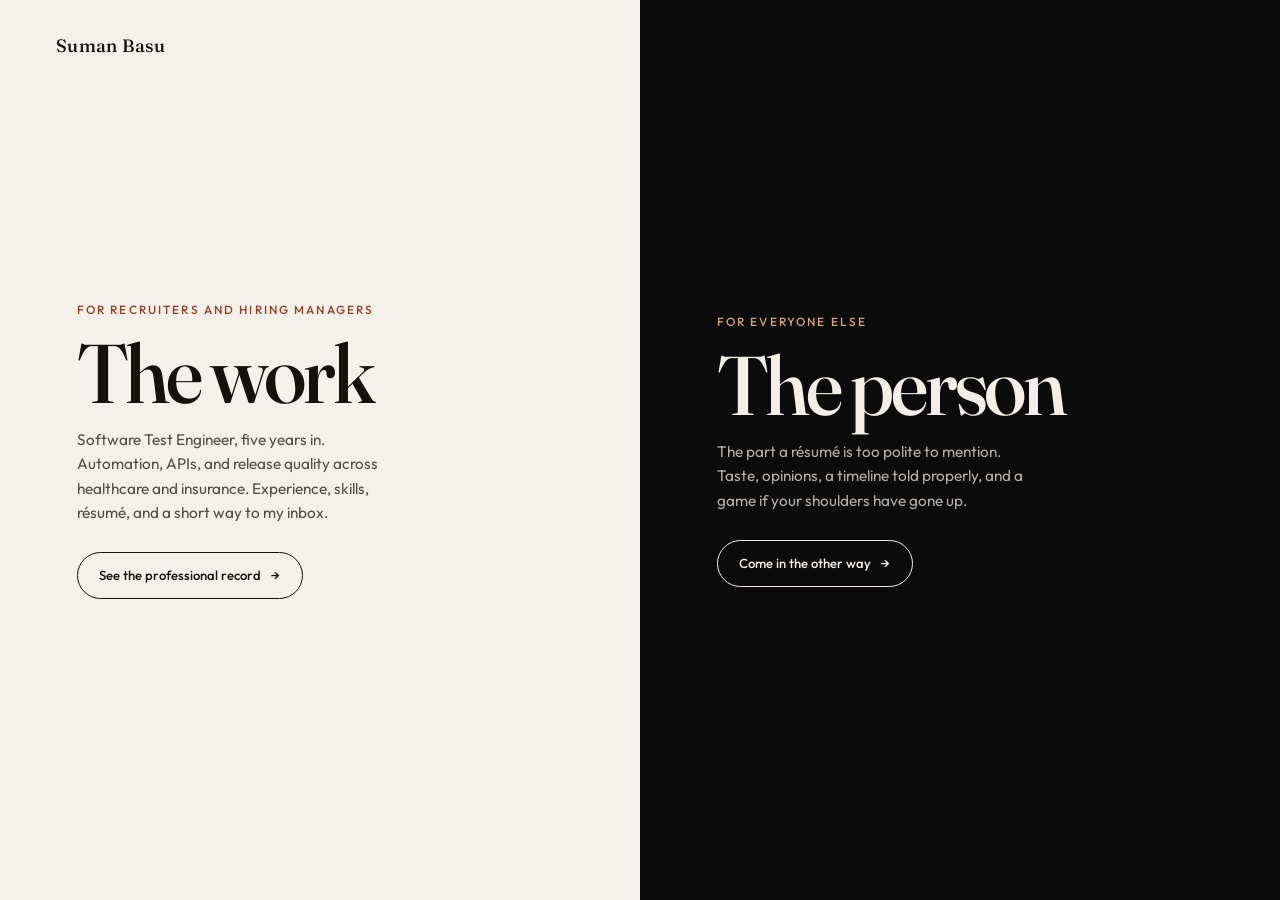
==== commit f9830dc9: "Add landing and work pages with associated styles and scripts - Introduced index.html for the landin" ====
--- a/index.html
+++ b/index.html
@@ -5,9 +5,9 @@
     <meta name="viewport" content="width=device-width, initial-scale=1.0" />
     <meta
       name="description"
-      content="Suman Basu - software test engineer in Kolkata. Automation, a little theatre, and the habit of asking better questions."
+      content="Suman Basu - software test engineer in Kolkata. Two doors: the professional record, or the personal site."
     />
-    <meta name="theme-color" content="#000000" />
+    <meta name="theme-color" content="#f4f1ea" />
     <title>Suman Basu</title>
     <link rel="preconnect" href="https://fonts.googleapis.com" />
     <link rel="preconnect" href="https://fonts.gstatic.com" crossorigin />
@@ -16,255 +16,34 @@
       rel="stylesheet"
     />
     <link rel="icon" href="favicon.svg" type="image/svg+xml" />
-    <link rel="stylesheet" href="styles.css" />
-    <noscript>
-      <style>
-        body.gate-open {
-          overflow: auto;
-          height: auto;
-        }
-        .gate {
-          display: none !important;
-        }
-        .site[hidden] {
-          display: block !important;
-        }
-        :root {
-          --bg: #f4f1ea;
-          --bg-elevated: #fffdf8;
-          --text: #14110e;
-          --muted: #5c574f;
-          --line: #ddd6c8;
-          --accent: #9a3b24;
-          --shadow: rgba(20, 17, 14, 0.08);
-        }
-      </style>
-    </noscript>
+    <link rel="stylesheet" href="landing.css" />
   </head>
-  <body class="gate-open">
-    <div id="gate" class="gate" role="dialog" aria-modal="true" aria-labelledby="gate-question">
-      <div class="gate__panel gate__panel--dark">
-        <div class="gate__intro">
-          <p class="gate__name-full">Suman Basu</p>
-          <p class="gate__given" aria-hidden="true">Suman</p>
-          <h1 id="gate-question" class="gate__question">
-            Looks like you have stumbled upon a decision?
-          </h1>
-        </div>
-        <div class="gate__controls gate__controls--dark">
-          <p class="gate__aside">The night keeps its own counsel.</p>
-          <button class="gate__choice" type="button" data-theme="dark">
-            I am the one who stands with dark
-          </button>
-        </div>
-      </div>
-      <div class="gate__panel gate__panel--light">
-        <div class="gate__intro">
-          <p class="gate__family" aria-hidden="true">Basu</p>
-          <p class="gate__hint">
-            A personal site. Light or dark is only how you enter. Inside: a person,
-            some work, and a way to write.
-          </p>
-        </div>
-        <div class="gate__controls gate__controls--light">
-          <p class="gate__aside">Morning is a kind of courage.</p>
-          <button class="gate__choice" type="button" data-theme="light">
-            I prefer the side of light
-          </button>
-        </div>
-      </div>
-    </div>
+  <body>
+    <h1 class="mark">Suman Basu</h1>
 
-    <div id="site" class="site" hidden>
-      <a class="skip-link" href="#intro">Skip to content</a>
+    <main class="doors">
+      <a class="door door--work" href="work/" data-door="work">
+        <span class="door__kicker">For recruiters and hiring managers</span>
+        <span class="door__title">The work</span>
+        <span class="door__note">
+          Software Test Engineer, five years in. Automation, APIs, and release
+          quality across healthcare and insurance. Experience, skills, résumé,
+          and a short way to my inbox.
+        </span>
+        <span class="door__cta">See the professional record</span>
+      </a>
 
-      <header class="nav">
-        <a class="nav__mark" href="#intro" aria-label="Suman Basu, home">SB</a>
-        <nav class="nav__links" aria-label="Primary">
-          <a href="#about">About</a>
-          <a href="#craft">Craft</a>
-          <a href="#timeline">Timeline</a>
-          <a href="#contact">Contact</a>
-          <a href="#chill">Chill</a>
-        </nav>
-        <div class="nav__actions">
-          <button class="theme-toggle" type="button" aria-label="Switch theme">
-            <span class="theme-toggle__on-light">Go dark</span>
-            <span class="theme-toggle__on-dark">Go light</span>
-          </button>
-          <button class="redecide" type="button">Choose again</button>
-        </div>
-      </header>
+      <a class="door door--person" href="personal/" data-door="person">
+        <span class="door__kicker">For everyone else</span>
+        <span class="door__title">The person</span>
+        <span class="door__note">
+          The part a résumé is too polite to mention. Taste, opinions, a
+          timeline told properly, and a game if your shoulders have gone up.
+        </span>
+        <span class="door__cta">Come in the other way</span>
+      </a>
+    </main>
 
-      <main>
-        <section id="intro" class="intro">
-          <p class="intro__eyebrow">Software Test Engineer · still a person</p>
-          <h1 class="intro__name">Suman Basu</h1>
-          <p class="intro__lede">
-            I ask software the questions it hoped nobody would. Five years of test
-            automation - healthcare, insurance, the quiet work of making sure the
-            important stuff actually works. You already made a choice to get here.
-            That is a good start.
-          </p>
-        </section>
-
-        <section id="about" class="section">
-          <div class="section__index" aria-hidden="true">01</div>
-          <div class="section__body">
-            <h2>The person in the room</h2>
-            <p>
-              Charm, to me, is not a costume. It is paying attention - to a sentence,
-              a screen, a case that only fails on Thursdays. I work from Kolkata, on
-              systems people actually depend on. I like jokes that arrive a half-beat
-              late, and failures that arrive for a reason.
-            </p>
-            <p>
-              One side of me wants to take a product apart until the mechanism is
-              obvious. The other wants to leave a little mystery in the room. If you
-              picked light or dark at the door, you already met that split.
-            </p>
-          </div>
-        </section>
-
-        <section id="craft" class="section">
-          <div class="section__index" aria-hidden="true">02</div>
-          <div class="section__body">
-            <h2>What I bring</h2>
-            <p class="section__lead">
-              Habits that travel. They work on software. They also work on rooms full of people.
-            </p>
-            <ul class="talents">
-              <li>
-                <h3>Social engineering</h3>
-                <p>
-                  The legal kind. Reading a room, finding the real objection, getting a sceptical
-                  person to move without making a scene. People are a system. I pay attention
-                  to that one too - which is most of management, whether or not anyone
-                  prints the title yet.
-                </p>
-              </li>
-              <li>
-                <h3>Taste</h3>
-                <p>
-                  Type, colour, silence. I care how a thing feels before it explains itself -
-                  a product, a deck, a sentence. I will argue for one good typeface over five
-                  mediocre ones, and for a release that does not look like it was in a hurry.
-                </p>
-              </li>
-              <li>
-                <h3>Quality, as a people problem</h3>
-                <p>
-                  Tests matter. Mentoring matters more. I would rather teach a team to catch
-                  the crack than be the only person who can. The work is half automation,
-                  half getting a date to become honest.
-                </p>
-              </li>
-              <li>
-                <h3>A voice</h3>
-                <p>
-                  Words with a temperature. I would rather a site - or a report, or a standup -
-                  sound like someone than like a template that escaped a conference booth.
-                </p>
-              </li>
-            </ul>
-          </div>
-        </section>
-
-        <section id="timeline" class="section">
-          <div class="section__index" aria-hidden="true">03</div>
-          <div class="section__body">
-            <h2>Timeline</h2>
-            <p class="section__lead">
-              A few rooms I have already been in. In order, more or less.
-            </p>
-            <ol class="timeline">
-              <li>
-                <span class="timeline__year">2017</span>
-                <span class="timeline__marker" aria-hidden="true"></span>
-                <h3>JPBS, Kolkata</h3>
-                <p>The first diploma. Boards, then a little air. The syllabus stopped being the whole world.</p>
-              </li>
-              <li>
-                <span class="timeline__year">2017–21</span>
-                <span class="timeline__marker" aria-hidden="true"></span>
-                <h3>IEM, Kolkata</h3>
-                <p>B.Tech in Electronics and Communication. I studied signals. I ended up testing systems.</p>
-              </li>
-              <li>
-                <span class="timeline__year">2021</span>
-                <span class="timeline__marker" aria-hidden="true"></span>
-                <h3>Cognizant</h3>
-                <p>Insurance platforms. Selenium, long regressions, data that had to be true.</p>
-              </li>
-              <li>
-                <span class="timeline__year">Now</span>
-                <span class="timeline__marker" aria-hidden="true"></span>
-                <h3>Cozeva</h3>
-                <p>Healthcare. Automation, mentoring, and keeping quality in the release, not after it.</p>
-              </li>
-            </ol>
-          </div>
-        </section>
-
-        <section id="contact" class="section">
-          <div class="section__index" aria-hidden="true">04</div>
-          <div class="section__body">
-            <h2>If you would like to talk</h2>
-            <p>
-              A role, a bug, a half-formed idea - I answer to all three. Email is the
-              civilised door. LinkedIn if you prefer the slightly less civilised one.
-              The PDF is for the people who still need a document.
-            </p>
-            <div class="contact-links">
-              <a class="contact-link" href="mailto:sumanbasu162@gmail.com">sumanbasu162@gmail.com</a>
-              <a class="contact-link" href="https://linkedin.com/in/sumanbasu162">linkedin.com/in/sumanbasu162</a>
-              <a class="contact-link" href="https://github.com/SumanBasu">github.com/SumanBasu</a>
-              <a
-                class="contact-link"
-                href="assets/suman-basu-resume.pdf"
-                download="Suman_Basu_Software_Test_Engineer_Resume.pdf"
-              >Résumé, as a PDF</a>
-            </div>
-          </div>
-        </section>
-
-        <section id="chill" class="section section--last">
-          <div class="section__index" aria-hidden="true">05</div>
-          <div class="section__body">
-            <h2>Chill</h2>
-            <p class="section__lead">
-              The interview can wait. A small game, if your shoulders have gone up.
-            </p>
-            <div class="chill-picks">
-              <button type="button" class="chill-pick" data-game="dxball">
-                <h3>DX-Ball</h3>
-                <p>A paddle, a ball, some bricks. Mouse or a finger. Do not think about sprints.</p>
-              </button>
-              <button type="button" class="chill-pick" data-game="mines">
-                <h3>Minesweeper</h3>
-                <p>Nine by nine. Right-click or a long press to flag. Logic, with a little luck.</p>
-              </button>
-            </div>
-            <div class="chill-stage" hidden>
-              <div class="chill-bar">
-                <p class="chill-status" aria-live="polite"></p>
-                <div class="chill-bar__actions">
-                  <button type="button" class="chill-reset">Again</button>
-                  <button type="button" class="chill-close">Put it away</button>
-                </div>
-              </div>
-              <div class="chill-board"></div>
-            </div>
-          </div>
-        </section>
-      </main>
-
-      <footer class="footer">
-        <p>Suman Basu · Kolkata · Still choosing, on purpose</p>
-      </footer>
-    </div>
-
-    <script src="script.js"></script>
-    <script src="games.js"></script>
+    <script src="landing.js"></script>
   </body>
 </html>
--- a/landing.css
+++ b/landing.css
@@ -0,0 +1,221 @@
+*,
+*::before,
+*::after {
+  box-sizing: border-box;
+}
+
+html,
+body {
+  margin: 0;
+  max-width: 100%;
+}
+
+html {
+  overflow-x: clip;
+}
+
+body {
+  min-height: 100dvh;
+  font-family: Outfit, system-ui, sans-serif;
+  line-height: 1.6;
+  background: #0b0b0b;
+  -webkit-font-smoothing: antialiased;
+  text-rendering: optimizeLegibility;
+}
+
+.mark {
+  position: fixed;
+  top: clamp(1.1rem, 3.5vh, 2.2rem);
+  left: clamp(1.25rem, 5vw, 3.5rem);
+  z-index: 5;
+  margin: 0;
+  font-family: Fraunces, Georgia, serif;
+  font-size: clamp(0.95rem, 1.4vw, 1.15rem);
+  font-weight: 500;
+  letter-spacing: 0.02em;
+  color: #14110e;
+  pointer-events: none;
+}
+
+.doors {
+  display: grid;
+  grid-template-columns: 1fr 1fr;
+  min-height: 100dvh;
+  isolation: isolate;
+  transition: grid-template-columns 0.85s cubic-bezier(0.76, 0, 0.24, 1),
+    grid-template-rows 0.85s cubic-bezier(0.76, 0, 0.24, 1);
+}
+
+@media (hover: hover) and (pointer: fine) and (min-width: 720px) {
+  .doors:not(.is-leaving):has(.door--work:hover) {
+    grid-template-columns: 1.2fr 0.8fr;
+  }
+
+  .doors:not(.is-leaving):has(.door--person:hover) {
+    grid-template-columns: 0.8fr 1.2fr;
+  }
+}
+
+.doors.is-leaving-work {
+  grid-template-columns: 1fr 0fr;
+}
+
+.doors.is-leaving-person {
+  grid-template-columns: 0fr 1fr;
+}
+
+.door {
+  position: relative;
+  display: flex;
+  flex-direction: column;
+  justify-content: center;
+  align-items: flex-start;
+  gap: 0.9rem;
+  min-width: 0;
+  min-height: 0;
+  overflow: hidden;
+  padding: 12vh clamp(1.5rem, 6vw, 5rem);
+  text-decoration: none;
+}
+
+.door--work {
+  background: #f4f1ea;
+  color: #14110e;
+  --door-accent: #9a3b24;
+}
+
+.door--person {
+  background: #0b0b0b;
+  color: #f3eee6;
+  --door-accent: #d4a574;
+}
+
+.door > * {
+  transition: opacity 0.5s ease, transform 0.5s ease;
+}
+
+.doors.is-leaving .door > * {
+  opacity: 0;
+  transform: translateY(10px);
+}
+
+.door__kicker {
+  font-size: 0.74rem;
+  font-weight: 500;
+  letter-spacing: 0.18em;
+  text-transform: uppercase;
+  color: var(--door-accent);
+}
+
+.door__title {
+  font-family: Fraunces, Georgia, serif;
+  font-size: clamp(2.6rem, 6.5vw, 5.5rem);
+  font-weight: 500;
+  letter-spacing: -0.04em;
+  line-height: 0.95;
+}
+
+.door__note {
+  max-width: 32ch;
+  font-size: clamp(0.95rem, 1.2vw, 1.08rem);
+  opacity: 0.72;
+  text-wrap: pretty;
+}
+
+.door__cta {
+  display: inline-flex;
+  align-items: center;
+  gap: 0.6rem;
+  margin-top: 0.75rem;
+  padding: 0.75rem 1.35rem;
+  border: 1px solid currentColor;
+  border-radius: 999px;
+  font-size: clamp(0.82rem, 1vw, 0.95rem);
+  font-weight: 500;
+  transition: background 0.25s ease, color 0.25s ease, transform 0.25s ease,
+    opacity 0.5s ease;
+}
+
+.door__cta::after {
+  content: "→";
+  transition: transform 0.25s ease;
+}
+
+.door:hover .door__cta::after,
+.door:focus-visible .door__cta::after {
+  transform: translateX(4px);
+}
+
+.door--work:hover .door__cta,
+.door--work:focus-visible .door__cta {
+  background: #14110e;
+  color: #f4f1ea;
+}
+
+.door--person:hover .door__cta,
+.door--person:focus-visible .door__cta {
+  background: #f3eee6;
+  color: #0b0b0b;
+}
+
+.door:focus-visible {
+  outline: 2px solid var(--door-accent);
+  outline-offset: -8px;
+}
+
+.door:active .door__cta {
+  transform: scale(0.98);
+}
+
+@media (max-width: 719px) {
+  .mark {
+    left: clamp(1.25rem, 7vw, 2rem);
+    top: 1.4rem;
+  }
+
+  .doors {
+    grid-template-columns: 1fr;
+    grid-template-rows: 1fr 1fr;
+  }
+
+  .doors.is-leaving-work,
+  .doors.is-leaving-person {
+    grid-template-columns: 1fr;
+  }
+
+  .doors.is-leaving-work {
+    grid-template-rows: 1fr 0fr;
+  }
+
+  .doors.is-leaving-person {
+    grid-template-rows: 0fr 1fr;
+  }
+
+  .door {
+    gap: 0.65rem;
+    padding: 3.5rem 7vw 2.75rem;
+  }
+
+  .door--work {
+    padding-top: 5.5rem;
+  }
+
+  .door__note {
+    max-width: none;
+    font-size: 0.95rem;
+  }
+
+  .door__cta {
+    margin-top: 0.35rem;
+    padding: 0.65rem 1.1rem;
+  }
+}
+
+@media (prefers-reduced-motion: reduce) {
+  .doors,
+  .door > *,
+  .door__cta,
+  .door__cta::after {
+    transition: none;
+  }
+}
